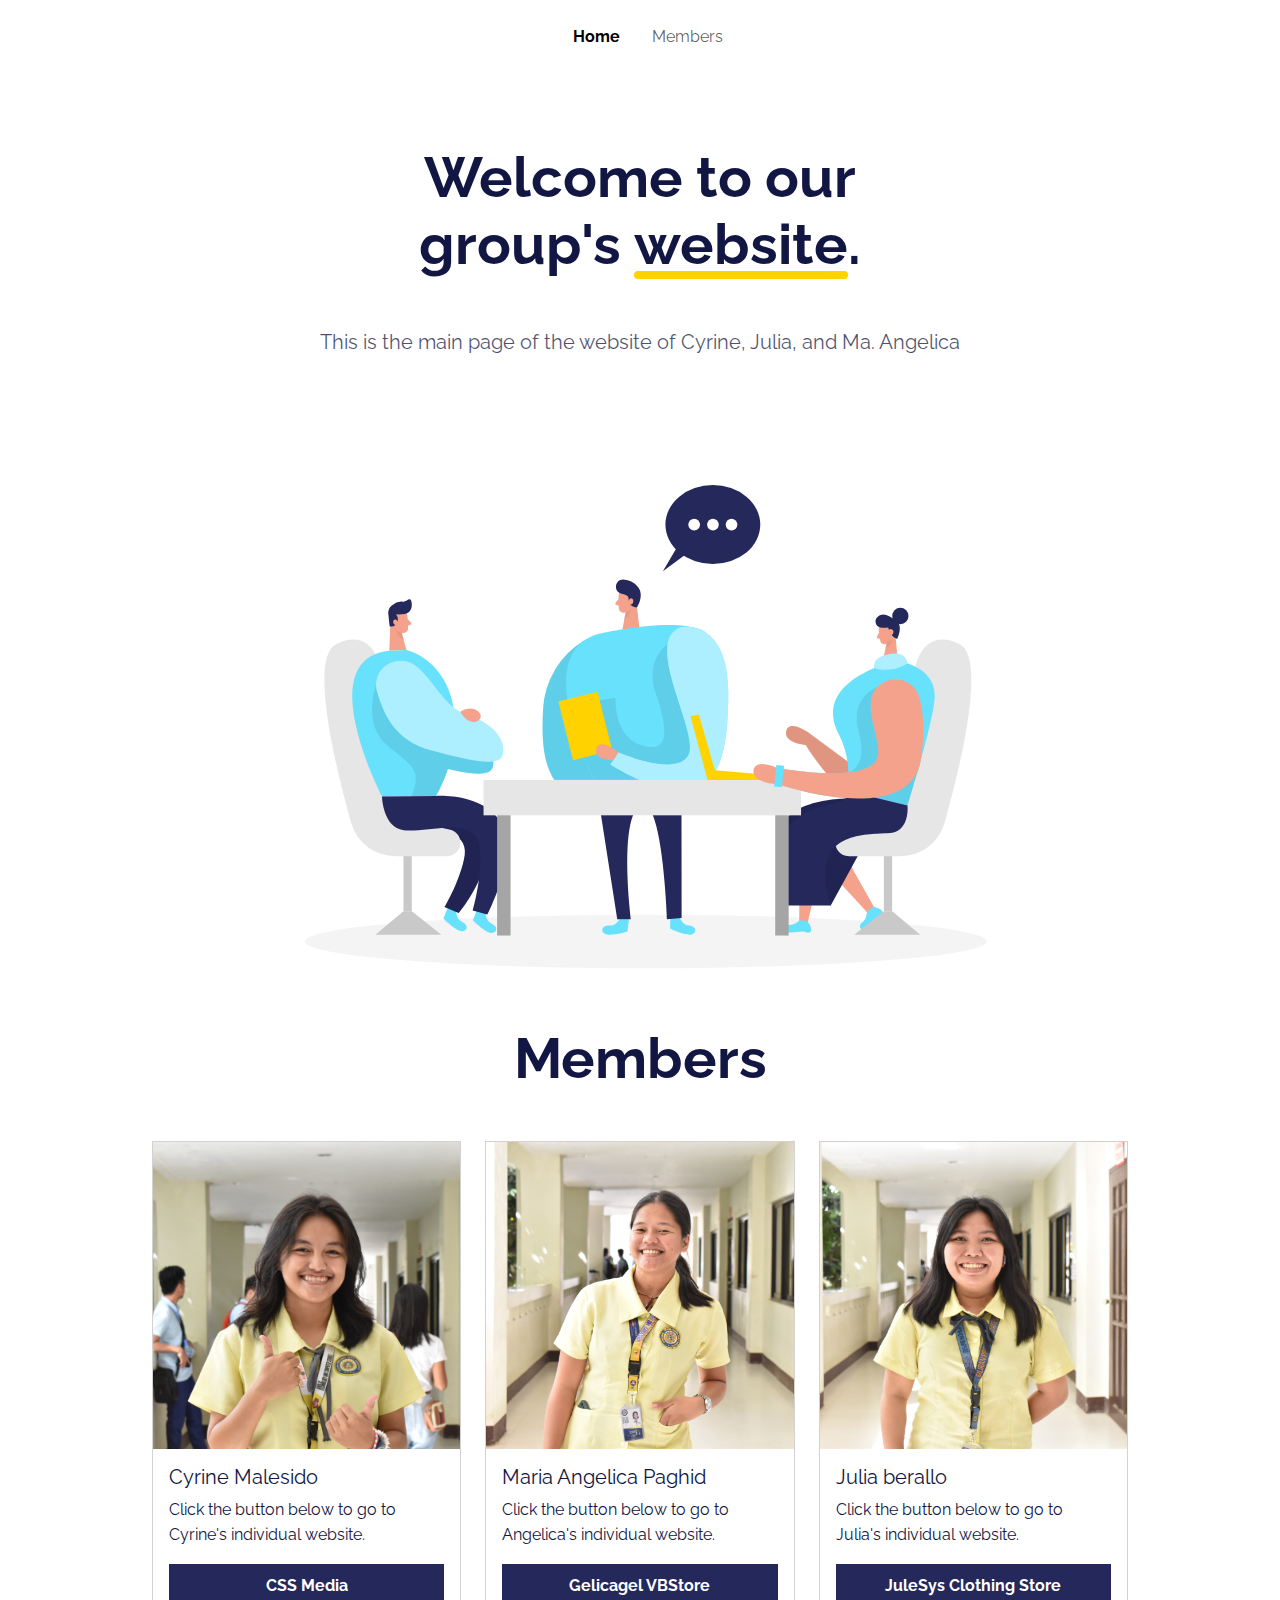
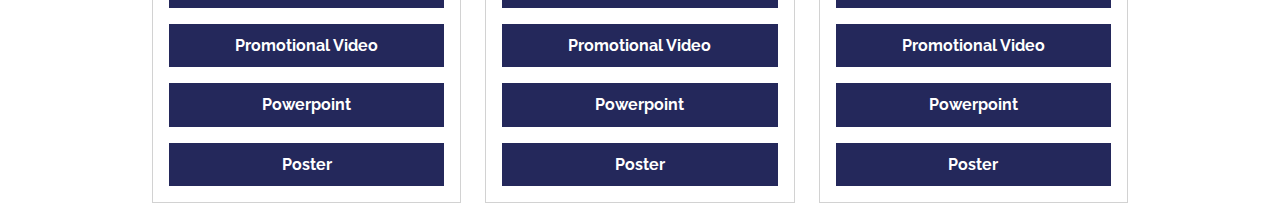
==== index.html @ f363c06e "File Uploaded to Github" ====
<!DOCTYPE html>
<html data-bs-theme="light" lang="en">

<head>
    <meta charset="utf-8">
    <meta name="viewport" content="width=device-width, initial-scale=1.0, shrink-to-fit=no">
    <title>Graphics & Visual Computing</title>
    <link rel="stylesheet" href="/assets/bootstrap/css/bootstrap.min.css">
    <link rel="stylesheet" href="/assets/css/Raleway.css">

    <link rel="icon" type="image/png" sizes="32x32" href="assets/img/favicon-32x32.png">
</head>

<body>
    <nav class="navbar navbar-expand-md fixed-top navbar-shrink py-3 navbar-light" id="mainNav">
        <div class="container"><a class="navbar-brand d-flex align-items-center" href="/"></a><button data-bs-toggle="collapse" class="navbar-toggler" data-bs-target="#navcol-1"><span class="visually-hidden">Toggle navigation</span><span class="navbar-toggler-icon"></span></button>
            <div class="collapse navbar-collapse" id="navcol-1">
                <ul class="navbar-nav mx-auto">
                    <li class="nav-item"><a class="nav-link active" href="/index.html">Home</a></li>
                    <li class="nav-item"><a class="nav-link" href="#members">Members</a></li>
                    <li class="nav-item"></li>
                </ul>
            </div>
        </div>
    </nav>
    <header class="pt-5">
        <div class="container pt-4 pt-xl-5">
            <div class="row pt-5">
                <div class="col-md-8 text-center text-md-start mx-auto">
                    <div class="text-center">
                        <h1 class="display-4 fw-bold mb-5">Welcome to our group's&nbsp;<span class="underline">website</span>.</h1>
                        <p class="fs-5 text-muted mb-5">This is the main page of the website of Cyrine, Julia, and Ma. Angelica</p>
                        <form class="d-flex justify-content-center flex-wrap" method="post" data-bs-theme="light">
                            <div class="shadow-lg mb-3"></div>
                            <div class="shadow-lg mb-3"></div>
                        </form>
                    </div>
                </div>
                <div class="col-12 col-lg-10 mx-auto">
                    <div class="text-center position-relative"><img class="img-fluid" src="/assets/img/illustrations/meeting.svg" style="width: 800px;"></div>
                </div>
            </div>
        </div>
    </header>

   <section id="members">

    <h1 class="display-4 fw-bold mb-5 text-center">Members</h1>
    <div class="container">
        <div class="row card-container">
          
          <!-- Cyrine Part -->
          <div class="col-md-4">
            <div class="card mb-3">
              <img src="assets/img/cyrine.JPG" class="card-img-top" alt="Cyrine Malesido Image">
              <div class="card-body">
                <h5 class="card-title">Cyrine Malesido</h5>
                <p class="card-text">Click the button below to go to Cyrine's individual website.</p>
                <a class="btn btn-primary btn-rounded" href="malesido/index.html" role="button" style="display: block;">CSS Media</a>
                <a class="btn btn-primary mt-3" href="https://youtu.be/dOn62-pqsrk" role="button" target="_blank" style="display: block;">Promotional Video</a>
                <a class="btn btn-primary mt-3" href="https://docs.google.com/presentation/d/1z9Jm-ZqSyetWaRZv8RIWy35Kwzku-5hs/edit?usp=sharing&rtpof=true&sd=true" role="button" target="_blank" style="display: block;">Powerpoint</a>
                <a class="btn btn-primary mt-3" href="https://drive.google.com/file/d/1FiYc_-0Sox1L5yeFt4EsWJZEzqIpObzz/view?usp=drive_link" role="button" target="_blank" style="display: block;">Poster</a>
              </div>
            </div>
          </div>
    
          <!-- Angelica Part -->
          <div class="col-md-4">
            <div class="card mb-3">
              <img src="assets/img/angelica.JPG" class="card-img-top" alt="Angelica Image">
              <div class="card-body">
                <h5 class="card-title">Maria Angelica Paghid</h5>
                <p class="card-text">Click the button below to go to Angelica's individual website.</p>
                <a class="btn btn-primary btn-rounded" href="paghid/index.html" role="button" style="display: block;">Gelicagel VBStore</a>
                <a class="btn btn-primary mt-3" href="https://www.youtube.com/watch?v=D3_oLWB2SwI" target="_blank" role="button" style="display: block;">Promotional Video</a>
                <a class="btn btn-primary mt-3" href="https://docs.google.com/presentation/d/1db87R9_37wPc2aDjEFs-_PbMc6rzXrkv/edit?usp=drive_link&ouid=110530942294354681180&rtpof=true&sd=true" role="button" target="_blank" style="display: block;">Powerpoint</a>
                <a class="btn btn-primary mt-3" href="https://drive.google.com/file/d/1LfDZGpCJSG10FuYOItA-qaf3n0UmVfOg/view?usp=drive_link" role="button" target="_blank" style="display: block;">Poster</a>
              </div>
            </div>
          </div>

         <!-- Julia Part -->
         <div class="col-md-4">
            <div class="card mb-3">
              <img src="assets/img/julia.JPG" class="card-img-top" alt="Angelica Image">
              <div class="card-body">
                <h5 class="card-title">Julia berallo</h5>
                <p class="card-text">Click the button below to go to Julia's individual website.</p>
                <a class="btn btn-primary btn-rounded" href="berallo/index.html" role="button" style="display: block;">JuleSys Clothing Store</a>
                <a class="btn btn-primary mt-3" href="https://www.youtube.com/watch?v=erPk2zBlNRc" target="_blank" role="button" style="display: block;">Promotional Video</a>
                <a class="btn btn-primary mt-3" href="https://docs.google.com/presentation/d/1fnmzKjWCoWUT2o-Hg4l3pKGv8mNqlX3Q/edit?usp=drive_link&ouid=110530942294354681180&rtpof=true&sd=true" role="button" target="_blank" style="display: block;">Powerpoint</a>
                <a class="btn btn-primary mt-3" href="https://drive.google.com/file/d/1CA2m3Zu9kGyylxbbBx8yrZSSvCeUY-Vv/view?usp=drive_link" role="button" target="_blank" style="display: block;">Poster</a>
              </div>
            </div>
          </div>
        </div>
    </div>
   </section>
    <script src="https://cdn.jsdelivr.net/npm/bootstrap@5.3.2/dist/js/bootstrap.bundle.min.js"></script>
    <script src="/assets/js/startup-modern.js"></script>
</body>

</html>
---- assets/css/Raleway.css ----
@font-face {
	font-family: 'Raleway';
	src: url(/assets/fonts/1Ptsg8zYS_SKggPNyCg4QIFqPfE.woff2) format('woff2');
	font-weight: 300;
	font-style: italic;
	font-display: swap;
	unicode-range: U+0460-052F, U+1C80-1C88, U+20B4, U+2DE0-2DFF, U+A640-A69F, U+FE2E-FE2F;
}

@font-face {
	font-family: 'Raleway';
	src: url(/assets/fonts/1Ptsg8zYS_SKggPNyCg4SYFqPfE.woff2) format('woff2');
	font-weight: 300;
	font-style: italic;
	font-display: swap;
	unicode-range: U+0301, U+0400-045F, U+0490-0491, U+04B0-04B1, U+2116;
}

@font-face {
	font-family: 'Raleway';
	src: url(/assets/fonts/1Ptsg8zYS_SKggPNyCg4QoFqPfE.woff2) format('woff2');
	font-weight: 300;
	font-style: italic;
	font-display: swap;
	unicode-range: U+0102-0103, U+0110-0111, U+0128-0129, U+0168-0169, U+01A0-01A1, U+01AF-01B0, U+0300-0301, U+0303-0304, U+0308-0309, U+0323, U+0329, U+1EA0-1EF9, U+20AB;
}

@font-face {
	font-family: 'Raleway';
	src: url(/assets/fonts/1Ptsg8zYS_SKggPNyCg4Q4FqPfE.woff2) format('woff2');
	font-weight: 300;
	font-style: italic;
	font-display: swap;
	unicode-range: U+0100-02AF, U+0304, U+0308, U+0329, U+1E00-1E9F, U+1EF2-1EFF, U+2020, U+20A0-20AB, U+20AD-20CF, U+2113, U+2C60-2C7F, U+A720-A7FF;
}

@font-face {
	font-family: 'Raleway';
	src: url(/assets/fonts/1Ptsg8zYS_SKggPNyCg4TYFq.woff2) format('woff2');
	font-weight: 300;
	font-style: italic;
	font-display: swap;
	unicode-range: U+0000-00FF, U+0131, U+0152-0153, U+02BB-02BC, U+02C6, U+02DA, U+02DC, U+0304, U+0308, U+0329, U+2000-206F, U+2074, U+20AC, U+2122, U+2191, U+2193, U+2212, U+2215, U+FEFF, U+FFFD;
}

@font-face {
	font-family: 'Raleway';
	src: url(/assets/fonts/1Ptsg8zYS_SKggPNyCg4QIFqPfE.woff2) format('woff2');
	font-weight: 400;
	font-style: italic;
	font-display: swap;
	unicode-range: U+0460-052F, U+1C80-1C88, U+20B4, U+2DE0-2DFF, U+A640-A69F, U+FE2E-FE2F;
}

@font-face {
	font-family: 'Raleway';
	src: url(/assets/fonts/1Ptsg8zYS_SKggPNyCg4SYFqPfE.woff2) format('woff2');
	font-weight: 400;
	font-style: italic;
	font-display: swap;
	unicode-range: U+0301, U+0400-045F, U+0490-0491, U+04B0-04B1, U+2116;
}

@font-face {
	font-family: 'Raleway';
	src: url(/assets/fonts/1Ptsg8zYS_SKggPNyCg4QoFqPfE.woff2) format('woff2');
	font-weight: 400;
	font-style: italic;
	font-display: swap;
	unicode-range: U+0102-0103, U+0110-0111, U+0128-0129, U+0168-0169, U+01A0-01A1, U+01AF-01B0, U+0300-0301, U+0303-0304, U+0308-0309, U+0323, U+0329, U+1EA0-1EF9, U+20AB;
}

@font-face {
	font-family: 'Raleway';
	src: url(/assets/fonts/1Ptsg8zYS_SKggPNyCg4Q4FqPfE.woff2) format('woff2');
	font-weight: 400;
	font-style: italic;
	font-display: swap;
	unicode-range: U+0100-02AF, U+0304, U+0308, U+0329, U+1E00-1E9F, U+1EF2-1EFF, U+2020, U+20A0-20AB, U+20AD-20CF, U+2113, U+2C60-2C7F, U+A720-A7FF;
}

@font-face {
	font-family: 'Raleway';
	src: url(/assets/fonts/1Ptsg8zYS_SKggPNyCg4TYFq.woff2) format('woff2');
	font-weight: 400;
	font-style: italic;
	font-display: swap;
	unicode-range: U+0000-00FF, U+0131, U+0152-0153, U+02BB-02BC, U+02C6, U+02DA, U+02DC, U+0304, U+0308, U+0329, U+2000-206F, U+2074, U+20AC, U+2122, U+2191, U+2193, U+2212, U+2215, U+FEFF, U+FFFD;
}

@font-face {
	font-family: 'Raleway';
	src: url(/assets/fonts/1Ptsg8zYS_SKggPNyCg4QIFqPfE.woff2) format('woff2');
	font-weight: 600;
	font-style: italic;
	font-display: swap;
	unicode-range: U+0460-052F, U+1C80-1C88, U+20B4, U+2DE0-2DFF, U+A640-A69F, U+FE2E-FE2F;
}

@font-face {
	font-family: 'Raleway';
	src: url(/assets/fonts/1Ptsg8zYS_SKggPNyCg4SYFqPfE.woff2) format('woff2');
	font-weight: 600;
	font-style: italic;
	font-display: swap;
	unicode-range: U+0301, U+0400-045F, U+0490-0491, U+04B0-04B1, U+2116;
}

@font-face {
	font-family: 'Raleway';
	src: url(/assets/fonts/1Ptsg8zYS_SKggPNyCg4QoFqPfE.woff2) format('woff2');
	font-weight: 600;
	font-style: italic;
	font-display: swap;
	unicode-range: U+0102-0103, U+0110-0111, U+0128-0129, U+0168-0169, U+01A0-01A1, U+01AF-01B0, U+0300-0301, U+0303-0304, U+0308-0309, U+0323, U+0329, U+1EA0-1EF9, U+20AB;
}

@font-face {
	font-family: 'Raleway';
	src: url(/assets/fonts/1Ptsg8zYS_SKggPNyCg4Q4FqPfE.woff2) format('woff2');
	font-weight: 600;
	font-style: italic;
	font-display: swap;
	unicode-range: U+0100-02AF, U+0304, U+0308, U+0329, U+1E00-1E9F, U+1EF2-1EFF, U+2020, U+20A0-20AB, U+20AD-20CF, U+2113, U+2C60-2C7F, U+A720-A7FF;
}

@font-face {
	font-family: 'Raleway';
	src: url(/assets/fonts/1Ptsg8zYS_SKggPNyCg4TYFq.woff2) format('woff2');
	font-weight: 600;
	font-style: italic;
	font-display: swap;
	unicode-range: U+0000-00FF, U+0131, U+0152-0153, U+02BB-02BC, U+02C6, U+02DA, U+02DC, U+0304, U+0308, U+0329, U+2000-206F, U+2074, U+20AC, U+2122, U+2191, U+2193, U+2212, U+2215, U+FEFF, U+FFFD;
}

@font-face {
	font-family: 'Raleway';
	src: url(/assets/fonts/1Ptsg8zYS_SKggPNyCg4QIFqPfE.woff2) format('woff2');
	font-weight: 700;
	font-style: italic;
	font-display: swap;
	unicode-range: U+0460-052F, U+1C80-1C88, U+20B4, U+2DE0-2DFF, U+A640-A69F, U+FE2E-FE2F;
}

@font-face {
	font-family: 'Raleway';
	src: url(/assets/fonts/1Ptsg8zYS_SKggPNyCg4SYFqPfE.woff2) format('woff2');
	font-weight: 700;
	font-style: italic;
	font-display: swap;
	unicode-range: U+0301, U+0400-045F, U+0490-0491, U+04B0-04B1, U+2116;
}

@font-face {
	font-family: 'Raleway';
	src: url(/assets/fonts/1Ptsg8zYS_SKggPNyCg4QoFqPfE.woff2) format('woff2');
	font-weight: 700;
	font-style: italic;
	font-display: swap;
	unicode-range: U+0102-0103, U+0110-0111, U+0128-0129, U+0168-0169, U+01A0-01A1, U+01AF-01B0, U+0300-0301, U+0303-0304, U+0308-0309, U+0323, U+0329, U+1EA0-1EF9, U+20AB;
}

@font-face {
	font-family: 'Raleway';
	src: url(/assets/fonts/1Ptsg8zYS_SKggPNyCg4Q4FqPfE.woff2) format('woff2');
	font-weight: 700;
	font-style: italic;
	font-display: swap;
	unicode-range: U+0100-02AF, U+0304, U+0308, U+0329, U+1E00-1E9F, U+1EF2-1EFF, U+2020, U+20A0-20AB, U+20AD-20CF, U+2113, U+2C60-2C7F, U+A720-A7FF;
}

@font-face {
	font-family: 'Raleway';
	src: url(/assets/fonts/1Ptsg8zYS_SKggPNyCg4TYFq.woff2) format('woff2');
	font-weight: 700;
	font-style: italic;
	font-display: swap;
	unicode-range: U+0000-00FF, U+0131, U+0152-0153, U+02BB-02BC, U+02C6, U+02DA, U+02DC, U+0304, U+0308, U+0329, U+2000-206F, U+2074, U+20AC, U+2122, U+2191, U+2193, U+2212, U+2215, U+FEFF, U+FFFD;
}

@font-face {
	font-family: 'Raleway';
	src: url(/assets/fonts/1Ptsg8zYS_SKggPNyCg4QIFqPfE.woff2) format('woff2');
	font-weight: 800;
	font-style: italic;
	font-display: swap;
	unicode-range: U+0460-052F, U+1C80-1C88, U+20B4, U+2DE0-2DFF, U+A640-A69F, U+FE2E-FE2F;
}

@font-face {
	font-family: 'Raleway';
	src: url(/assets/fonts/1Ptsg8zYS_SKggPNyCg4SYFqPfE.woff2) format('woff2');
	font-weight: 800;
	font-style: italic;
	font-display: swap;
	unicode-range: U+0301, U+0400-045F, U+0490-0491, U+04B0-04B1, U+2116;
}

@font-face {
	font-family: 'Raleway';
	src: url(/assets/fonts/1Ptsg8zYS_SKggPNyCg4QoFqPfE.woff2) format('woff2');
	font-weight: 800;
	font-style: italic;
	font-display: swap;
	unicode-range: U+0102-0103, U+0110-0111, U+0128-0129, U+0168-0169, U+01A0-01A1, U+01AF-01B0, U+0300-0301, U+0303-0304, U+0308-0309, U+0323, U+0329, U+1EA0-1EF9, U+20AB;
}

@font-face {
	font-family: 'Raleway';
	src: url(/assets/fonts/1Ptsg8zYS_SKggPNyCg4Q4FqPfE.woff2) format('woff2');
	font-weight: 800;
	font-style: italic;
	font-display: swap;
	unicode-range: U+0100-02AF, U+0304, U+0308, U+0329, U+1E00-1E9F, U+1EF2-1EFF, U+2020, U+20A0-20AB, U+20AD-20CF, U+2113, U+2C60-2C7F, U+A720-A7FF;
}

@font-face {
	font-family: 'Raleway';
	src: url(/assets/fonts/1Ptsg8zYS_SKggPNyCg4TYFq.woff2) format('woff2');
	font-weight: 800;
	font-style: italic;
	font-display: swap;
	unicode-range: U+0000-00FF, U+0131, U+0152-0153, U+02BB-02BC, U+02C6, U+02DA, U+02DC, U+0304, U+0308, U+0329, U+2000-206F, U+2074, U+20AC, U+2122, U+2191, U+2193, U+2212, U+2215, U+FEFF, U+FFFD;
}

@font-face {
	font-family: 'Raleway';
	src: url(/assets/fonts/1Ptug8zYS_SKggPNyCAIT5lu.woff2) format('woff2');
	font-weight: 300;
	font-style: normal;
	font-display: swap;
	unicode-range: U+0460-052F, U+1C80-1C88, U+20B4, U+2DE0-2DFF, U+A640-A69F, U+FE2E-FE2F;
}

@font-face {
	font-family: 'Raleway';
	src: url(/assets/fonts/1Ptug8zYS_SKggPNyCkIT5lu.woff2) format('woff2');
	font-weight: 300;
	font-style: normal;
	font-display: swap;
	unicode-range: U+0301, U+0400-045F, U+0490-0491, U+04B0-04B1, U+2116;
}

@font-face {
	font-family: 'Raleway';
	src: url(/assets/fonts/1Ptug8zYS_SKggPNyCIIT5lu.woff2) format('woff2');
	font-weight: 300;
	font-style: normal;
	font-display: swap;
	unicode-range: U+0102-0103, U+0110-0111, U+0128-0129, U+0168-0169, U+01A0-01A1, U+01AF-01B0, U+0300-0301, U+0303-0304, U+0308-0309, U+0323, U+0329, U+1EA0-1EF9, U+20AB;
}

@font-face {
	font-family: 'Raleway';
	src: url(/assets/fonts/1Ptug8zYS_SKggPNyCMIT5lu.woff2) format('woff2');
	font-weight: 300;
	font-style: normal;
	font-display: swap;
	unicode-range: U+0100-02AF, U+0304, U+0308, U+0329, U+1E00-1E9F, U+1EF2-1EFF, U+2020, U+20A0-20AB, U+20AD-20CF, U+2113, U+2C60-2C7F, U+A720-A7FF;
}

@font-face {
	font-family: 'Raleway';
	src: url(/assets/fonts/1Ptug8zYS_SKggPNyC0ITw.woff2) format('woff2');
	font-weight: 300;
	font-style: normal;
	font-display: swap;
	unicode-range: U+0000-00FF, U+0131, U+0152-0153, U+02BB-02BC, U+02C6, U+02DA, U+02DC, U+0304, U+0308, U+0329, U+2000-206F, U+2074, U+20AC, U+2122, U+2191, U+2193, U+2212, U+2215, U+FEFF, U+FFFD;
}

@font-face {
	font-family: 'Raleway';
	src: url(/assets/fonts/1Ptug8zYS_SKggPNyCAIT5lu.woff2) format('woff2');
	font-weight: 400;
	font-style: normal;
	font-display: swap;
	unicode-range: U+0460-052F, U+1C80-1C88, U+20B4, U+2DE0-2DFF, U+A640-A69F, U+FE2E-FE2F;
}

@font-face {
	font-family: 'Raleway';
	src: url(/assets/fonts/1Ptug8zYS_SKggPNyCkIT5lu.woff2) format('woff2');
	font-weight: 400;
	font-style: normal;
	font-display: swap;
	unicode-range: U+0301, U+0400-045F, U+0490-0491, U+04B0-04B1, U+2116;
}

@font-face {
	font-family: 'Raleway';
	src: url(/assets/fonts/1Ptug8zYS_SKggPNyCIIT5lu.woff2) format('woff2');
	font-weight: 400;
	font-style: normal;
	font-display: swap;
	unicode-range: U+0102-0103, U+0110-0111, U+0128-0129, U+0168-0169, U+01A0-01A1, U+01AF-01B0, U+0300-0301, U+0303-0304, U+0308-0309, U+0323, U+0329, U+1EA0-1EF9, U+20AB;
}

@font-face {
	font-family: 'Raleway';
	src: url(/assets/fonts/1Ptug8zYS_SKggPNyCMIT5lu.woff2) format('woff2');
	font-weight: 400;
	font-style: normal;
	font-display: swap;
	unicode-range: U+0100-02AF, U+0304, U+0308, U+0329, U+1E00-1E9F, U+1EF2-1EFF, U+2020, U+20A0-20AB, U+20AD-20CF, U+2113, U+2C60-2C7F, U+A720-A7FF;
}

@font-face {
	font-family: 'Raleway';
	src: url(/assets/fonts/1Ptug8zYS_SKggPNyC0ITw.woff2) format('woff2');
	font-weight: 400;
	font-style: normal;
	font-display: swap;
	unicode-range: U+0000-00FF, U+0131, U+0152-0153, U+02BB-02BC, U+02C6, U+02DA, U+02DC, U+0304, U+0308, U+0329, U+2000-206F, U+2074, U+20AC, U+2122, U+2191, U+2193, U+2212, U+2215, U+FEFF, U+FFFD;
}

@font-face {
	font-family: 'Raleway';
	src: url(/assets/fonts/1Ptug8zYS_SKggPNyCAIT5lu.woff2) format('woff2');
	font-weight: 600;
	font-style: normal;
	font-display: swap;
	unicode-range: U+0460-052F, U+1C80-1C88, U+20B4, U+2DE0-2DFF, U+A640-A69F, U+FE2E-FE2F;
}

@font-face {
	font-family: 'Raleway';
	src: url(/assets/fonts/1Ptug8zYS_SKggPNyCkIT5lu.woff2) format('woff2');
	font-weight: 600;
	font-style: normal;
	font-display: swap;
	unicode-range: U+0301, U+0400-045F, U+0490-0491, U+04B0-04B1, U+2116;
}

@font-face {
	font-family: 'Raleway';
	src: url(/assets/fonts/1Ptug8zYS_SKggPNyCIIT5lu.woff2) format('woff2');
	font-weight: 600;
	font-style: normal;
	font-display: swap;
	unicode-range: U+0102-0103, U+0110-0111, U+0128-0129, U+0168-0169, U+01A0-01A1, U+01AF-01B0, U+0300-0301, U+0303-0304, U+0308-0309, U+0323, U+0329, U+1EA0-1EF9, U+20AB;
}

@font-face {
	font-family: 'Raleway';
	src: url(/assets/fonts/1Ptug8zYS_SKggPNyCMIT5lu.woff2) format('woff2');
	font-weight: 600;
	font-style: normal;
	font-display: swap;
	unicode-range: U+0100-02AF, U+0304, U+0308, U+0329, U+1E00-1E9F, U+1EF2-1EFF, U+2020, U+20A0-20AB, U+20AD-20CF, U+2113, U+2C60-2C7F, U+A720-A7FF;
}

@font-face {
	font-family: 'Raleway';
	src: url(/assets/fonts/1Ptug8zYS_SKggPNyC0ITw.woff2) format('woff2');
	font-weight: 600;
	font-style: normal;
	font-display: swap;
	unicode-range: U+0000-00FF, U+0131, U+0152-0153, U+02BB-02BC, U+02C6, U+02DA, U+02DC, U+0304, U+0308, U+0329, U+2000-206F, U+2074, U+20AC, U+2122, U+2191, U+2193, U+2212, U+2215, U+FEFF, U+FFFD;
}

@font-face {
	font-family: 'Raleway';
	src: url(/assets/fonts/1Ptug8zYS_SKggPNyCAIT5lu.woff2) format('woff2');
	font-weight: 700;
	font-style: normal;
	font-display: swap;
	unicode-range: U+0460-052F, U+1C80-1C88, U+20B4, U+2DE0-2DFF, U+A640-A69F, U+FE2E-FE2F;
}

@font-face {
	font-family: 'Raleway';
	src: url(/assets/fonts/1Ptug8zYS_SKggPNyCkIT5lu.woff2) format('woff2');
	font-weight: 700;
	font-style: normal;
	font-display: swap;
	unicode-range: U+0301, U+0400-045F, U+0490-0491, U+04B0-04B1, U+2116;
}

@font-face {
	font-family: 'Raleway';
	src: url(/assets/fonts/1Ptug8zYS_SKggPNyCIIT5lu.woff2) format('woff2');
	font-weight: 700;
	font-style: normal;
	font-display: swap;
	unicode-range: U+0102-0103, U+0110-0111, U+0128-0129, U+0168-0169, U+01A0-01A1, U+01AF-01B0, U+0300-0301, U+0303-0304, U+0308-0309, U+0323, U+0329, U+1EA0-1EF9, U+20AB;
}

@font-face {
	font-family: 'Raleway';
	src: url(/assets/fonts/1Ptug8zYS_SKggPNyCMIT5lu.woff2) format('woff2');
	font-weight: 700;
	font-style: normal;
	font-display: swap;
	unicode-range: U+0100-02AF, U+0304, U+0308, U+0329, U+1E00-1E9F, U+1EF2-1EFF, U+2020, U+20A0-20AB, U+20AD-20CF, U+2113, U+2C60-2C7F, U+A720-A7FF;
}

@font-face {
	font-family: 'Raleway';
	src: url(/assets/fonts/1Ptug8zYS_SKggPNyC0ITw.woff2) format('woff2');
	font-weight: 700;
	font-style: normal;
	font-display: swap;
	unicode-range: U+0000-00FF, U+0131, U+0152-0153, U+02BB-02BC, U+02C6, U+02DA, U+02DC, U+0304, U+0308, U+0329, U+2000-206F, U+2074, U+20AC, U+2122, U+2191, U+2193, U+2212, U+2215, U+FEFF, U+FFFD;
}

@font-face {
	font-family: 'Raleway';
	src: url(/assets/fonts/1Ptug8zYS_SKggPNyCAIT5lu.woff2) format('woff2');
	font-weight: 800;
	font-style: normal;
	font-display: swap;
	unicode-range: U+0460-052F, U+1C80-1C88, U+20B4, U+2DE0-2DFF, U+A640-A69F, U+FE2E-FE2F;
}

@font-face {
	font-family: 'Raleway';
	src: url(/assets/fonts/1Ptug8zYS_SKggPNyCkIT5lu.woff2) format('woff2');
	font-weight: 800;
	font-style: normal;
	font-display: swap;
	unicode-range: U+0301, U+0400-045F, U+0490-0491, U+04B0-04B1, U+2116;
}

@font-face {
	font-family: 'Raleway';
	src: url(/assets/fonts/1Ptug8zYS_SKggPNyCIIT5lu.woff2) format('woff2');
	font-weight: 800;
	font-style: normal;
	font-display: swap;
	unicode-range: U+0102-0103, U+0110-0111, U+0128-0129, U+0168-0169, U+01A0-01A1, U+01AF-01B0, U+0300-0301, U+0303-0304, U+0308-0309, U+0323, U+0329, U+1EA0-1EF9, U+20AB;
}

@font-face {
	font-family: 'Raleway';
	src: url(/assets/fonts/1Ptug8zYS_SKggPNyCMIT5lu.woff2) format('woff2');
	font-weight: 800;
	font-style: normal;
	font-display: swap;
	unicode-range: U+0100-02AF, U+0304, U+0308, U+0329, U+1E00-1E9F, U+1EF2-1EFF, U+2020, U+20A0-20AB, U+20AD-20CF, U+2113, U+2C60-2C7F, U+A720-A7FF;
}

@font-face {
	font-family: 'Raleway';
	src: url(/assets/fonts/1Ptug8zYS_SKggPNyC0ITw.woff2) format('woff2');
	font-weight: 800;
	font-style: normal;
	font-display: swap;
	unicode-range: U+0000-00FF, U+0131, U+0152-0153, U+02BB-02BC, U+02C6, U+02DA, U+02DC, U+0304, U+0308, U+0329, U+2000-206F, U+2074, U+20AC, U+2122, U+2191, U+2193, U+2212, U+2215, U+FEFF, U+FFFD;
}
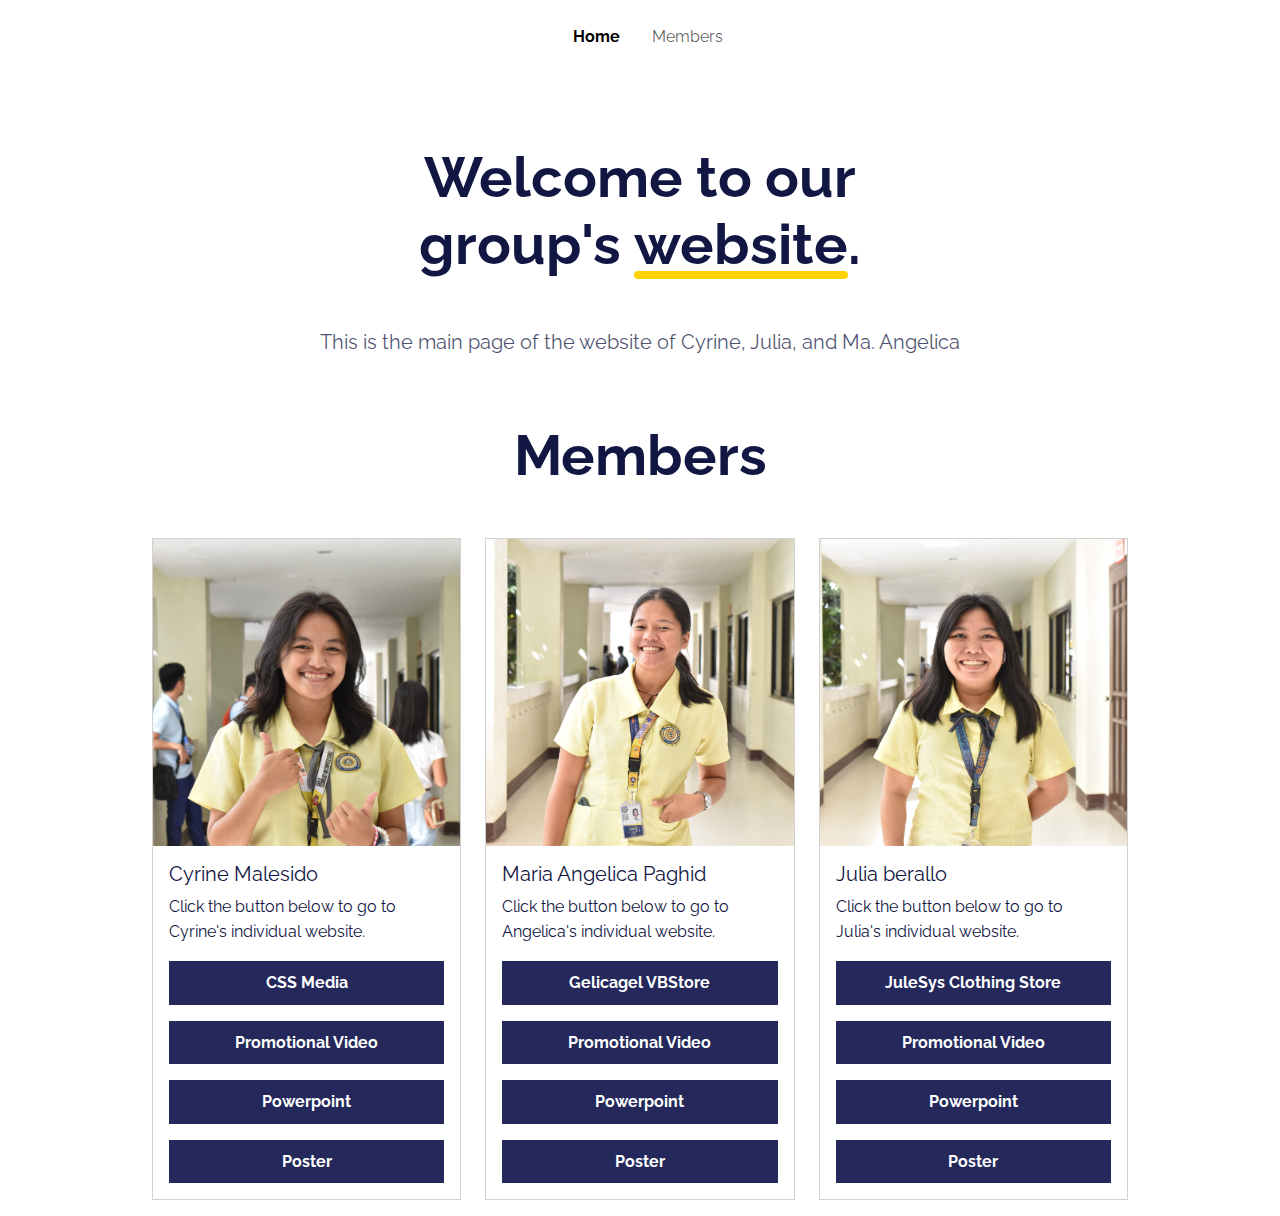
==== commit 0eb156bc: "Fixed Errors" ====
--- a/index.html
+++ b/index.html
@@ -9,6 +9,7 @@
     <link rel="stylesheet" href="/assets/css/Raleway.css">
 
     <link rel="icon" type="image/png" sizes="32x32" href="assets/img/favicon-32x32.png">
+    <link href="https://cdn.jsdelivr.net/npm/bootstrap@5.3.2/dist/css/bootstrap.min.css" rel="stylesheet" integrity="sha384-T3c6CoIi6uLrA9TneNEoa7RxnatzjcDSCmG1MXxSR1GAsXEV/Dwwykc2MPK8M2HN" crossorigin="anonymous">
 </head>
 
 <body>
@@ -35,9 +36,6 @@
                             <div class="shadow-lg mb-3"></div>
                         </form>
                     </div>
-                </div>
-                <div class="col-12 col-lg-10 mx-auto">
-                    <div class="text-center position-relative"><img class="img-fluid" src="/assets/img/illustrations/meeting.svg" style="width: 800px;"></div>
                 </div>
             </div>
         </div>
